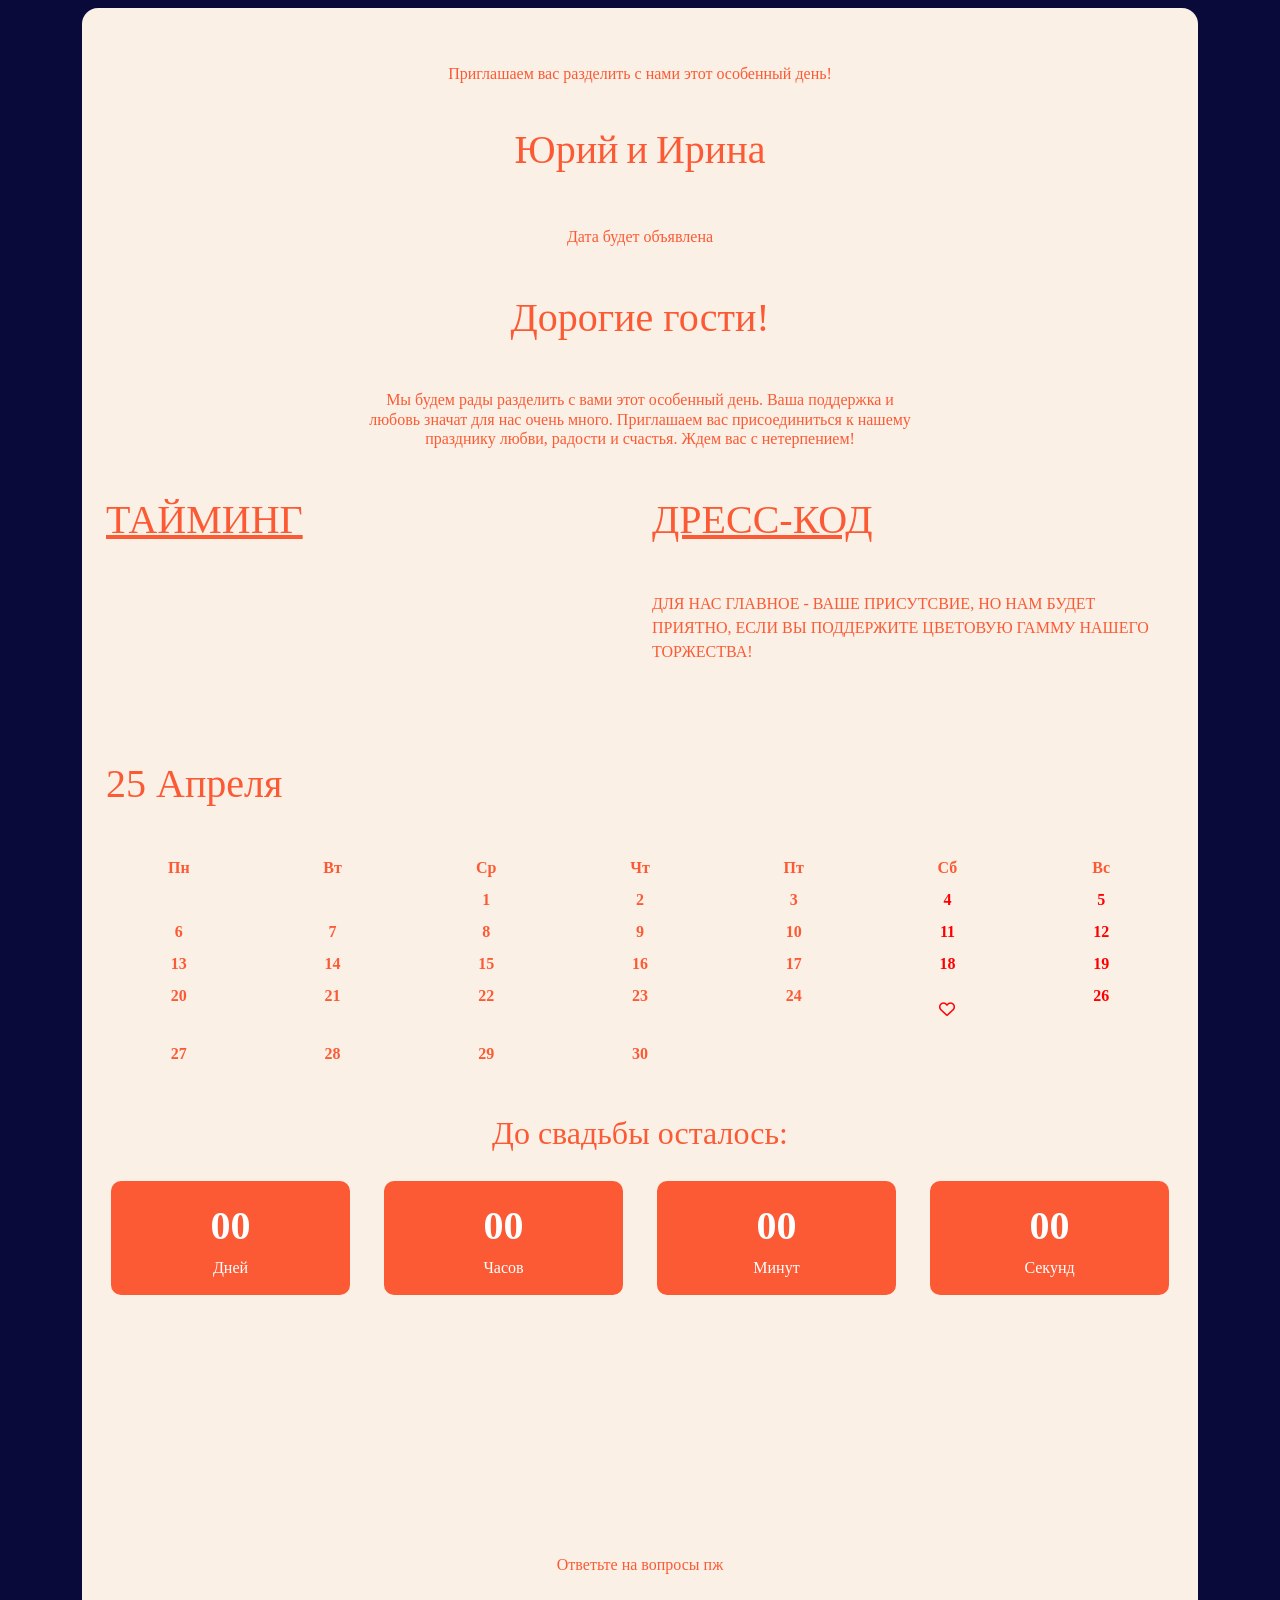
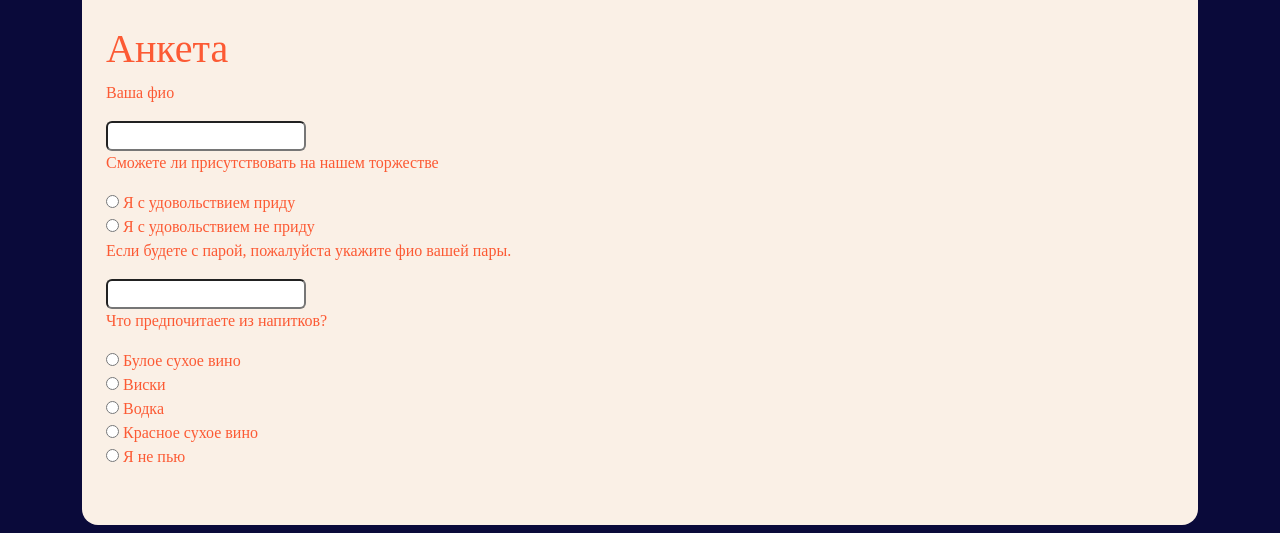
==== invite.html @ 44cfa362 "Create invite.html" ====
<!DOCTYPE html>
<html lang="en">
<head>
    <meta charset="UTF-8">
    <meta name="viewport" content="width=device-width, initial-scale=1.0">
    <title>Document</title>
    <link href="https://cdn.jsdelivr.net/npm/bootstrap@5.3.8/dist/css/bootstrap.min.css" rel="stylesheet" integrity="sha384-sRIl4kxILFvY47J16cr9ZwB07vP4J8+LH7qKQnuqkuIAvNWLzeN8tE5YBujZqJLB" crossorigin="anonymous">
    <link href="style.css" rel="stylesheet" type="text/css">
    <link href="https://fonts.googleapis.com/css2?family=Alex+Brush&family=Allura&family=Great+Vibes&display=swap" rel="stylesheet"></head>
    <link rel="stylesheet" href="https://cdnjs.cloudflare.com/ajax/libs/font-awesome/6.0.0/css/all.min.css">

<body class="container" style="background-color: #0a0a3a;">
    
    <div class="container rounded-4 my-2 py-2" style="background-color: #faf0e6; color: #fc5a34; font-family: 'Times New Roman', Times, serif;">
        
        <h1 class="h6 my-5" name="title" style="text-align: center;">Приглашаем вас разделить с нами этот особенный день!</h1>
        <h1 class="my-5" name="title" style="text-align: center; font-family: 'Alex Brush', cursive;">Юрий и Ирина</h1>
        <h1 class="h6 my-5" name="title" style="text-align: center;">Дата будет объявлена</h1>
        <h1 class="my-5" name="title" style="text-align: center;">Дорогие гости!</h1>
        <h1 class="h6 my-5" name="title" style="text-align: center; max-width: 50%; margin: 0 auto;">Мы будем рады разделить с вами этот особенный день. Ваша поддержка и любовь значат для нас очень много. Приглашаем вас присоединиться к нашему празднику любви, радости и счастья. Ждем вас с нетерпением!</h1>        
        
        <div class="container">
            <div class="row mb-2 justify-content-around">
                <div class="col">
                    <h1 name="title"><ins>ТАЙМИНГ</ins></h1>
                    <img class="img-fluid" src="timing.png" alt="" style="scale: 0.75;">
                </div>
                <div class="col">
                    <h1 name="title"><ins>ДРЕСС-КОД</ins></h1>
                    <p class="my-5" style="text-align: left;">ДЛЯ НАС ГЛАВНОЕ - ВАШЕ ПРИСУТСВИЕ, НО НАМ БУДЕТ ПРИЯТНО, ЕСЛИ ВЫ ПОДДЕРЖИТЕ ЦВЕТОВУЮ ГАММУ НАШЕГО ТОРЖЕСТВА!</p>
                    <img class="img-fluid" src="colors.png" alt="" style="scale: 0.4; display: block; margin: 0 auto;">
                </div>
            </div>
        </div>

        <div class="container my-5" name="kalendar">
            <h1 class="my-5" name="title">25 Апреля</h1>
            <div class="row g-2 mb-2">
                <div class="col text-center fw-bold">Пн</div>
                <div class="col text-center fw-bold">Вт</div>
                <div class="col text-center fw-bold">Ср</div>
                <div class="col text-center fw-bold">Чт</div>
                <div class="col text-center fw-bold">Пт</div>
                <div class="col text-center fw-bold">Сб</div>
                <div class="col text-center fw-bold">Вс</div>
            </div>
            <div class="row g-2 mb-2">
                <div class="col text-center fw-bold"></div>
                <div class="col text-center fw-bold"></div>
                <div class="col text-center fw-bold">1</div>
                <div class="col text-center fw-bold">2</div>
                <div class="col text-center fw-bold">3</div>
                <div class="col text-center fw-bold" style="color: red;">4</div>
                <div class="col text-center fw-bold" style="color: red;">5</div>
            </div>
            <div class="row g-2 mb-2">
                <div class="col text-center fw-bold">6</div>
                <div class="col text-center fw-bold">7</div>
                <div class="col text-center fw-bold">8</div>
                <div class="col text-center fw-bold">9</div>
                <div class="col text-center fw-bold">10</div>
                <div class="col text-center fw-bold" style="color: red;">11</div>
                <div class="col text-center fw-bold" style="color: red;">12</div>
            </div>
            <div class="row g-2 mb-2">
                <div class="col text-center fw-bold">13</div>
                <div class="col text-center fw-bold">14</div>
                <div class="col text-center fw-bold">15</div>
                <div class="col text-center fw-bold">16</div>
                <div class="col text-center fw-bold">17</div>
                <div class="col text-center fw-bold" style="color: red;">18</div>
                <div class="col text-center fw-bold" style="color: red;">19</div>
            </div>
            <div class="row g-2 mb-2">
                <div class="col text-center fw-bold">20</div>
                <div class="col text-center fw-bold">21</div>
                <div class="col text-center fw-bold">22</div>
                <div class="col text-center fw-bold">23</div>
                <div class="col text-center fw-bold">24</div>
                <div class="col text-center fw-bold" style="color: red; position: relative; display: flex; align-items: center; justify-content: center; min-height: 50px;">
                    <i class="far fa-heart heart-beat"></i>
                </div>                
                <div class="col text-center fw-bold" style="color: red;">26</div>
            </div>
            <div class="row g-2 mb-2">
                <div class="col text-center fw-bold">27</div>
                <div class="col text-center fw-bold">28</div>
                <div class="col text-center fw-bold">29</div>
                <div class="col text-center fw-bold">30</div>
                <div class="col text-center fw-bold"></div>
                <div class="col text-center fw-bold"></div>
                <div class="col text-center fw-bold"></div>
            </div>
        </div>

        <div class="container my-5" name="timer">
            <h2 class="text-center mb-4" style="color: #fc5a34;">До свадьбы осталось:</h2>
            
            <div class="row text-center">
                <div class="col">
                    <div class="timer-block" style="background-color: #fc5a34; color: white; border-radius: 10px; padding: 15px; margin: 5px;">
                        <span id="days" style="font-size: 2.5rem; font-weight: bold;">00</span>
                        <div>Дней</div>
                    </div>
                </div>
                <div class="col">
                    <div class="timer-block" style="background-color: #fc5a34; color: white; border-radius: 10px; padding: 15px; margin: 5px;">
                        <span id="hours" style="font-size: 2.5rem; font-weight: bold;">00</span>
                        <div>Часов</div>
                    </div>
                </div>
                <div class="col">
                    <div class="timer-block" style="background-color: #fc5a34; color: white; border-radius: 10px; padding: 15px; margin: 5px;">
                        <span id="minutes" style="font-size: 2.5rem; font-weight: bold;">00</span>
                        <div>Минут</div>
                    </div>
                </div>
                <div class="col">
                    <div class="timer-block" style="background-color: #fc5a34; color: white; border-radius: 10px; padding: 15px; margin: 5px;">
                        <span id="seconds" style="font-size: 2.5rem; font-weight: bold;">00</span>
                        <div>Секунд</div>
                    </div>
                </div>
            </div>
        </div>

        <div class="container-fluid my-5" style="text-align: center;">
            <iframe class="rounded-4" name="map" src="https://www.google.com/maps/embed?pb=!1m18!1m12!1m3!1d39496.04653266138!2d55.09207534863283!3d51.77869409999998!2m3!1f0!2f0!3f0!3m2!1i1024!2i768!4f13.1!3m3!1m2!1s0x417bf741417c15b7%3A0x46b67bf1d52d05e7![base64]!5e0!3m2!1sru!2sru!4v1772174707728!5m2!1sru!2sru" allowfullscreen="" loading="lazy" referrerpolicy="no-referrer-when-downgrade"></iframe>
        </div>
        
        <div class="container my-5" style="text-align: center;">
            <p name="text">Ответьте на вопросы пж</p>
        </div>

        <div class="container my-5">
            <h1>Анкета</h1>

            <div class="question">
                <p class="question">Ваша фио</p>
                <input class="rounded-2" type="text" id="name">
            </div>

            <div class="question">
                <p class="question">Сможете ли присутствовать на нашем торжестве</p>
                <input type="radio" id="prisutstvie_yes" name="prisutstvie"> <label name="test" for="prisutstvie_yes">Я с удовольствием приду</label>
                <br>
                <input type="radio" id="prisutstvie_no" name="prisutstvie"> <label name="test" for="prisutstvie_no">Я с удовольствием не приду</label>
            </div>

            <div class="question">
                <p class="question">Если будете с парой, пожалуйста укажите фио вашей пары.</p>
                <input class="rounded-2" type="text" id="couple">
            </div>

            <div class="question">
                <p class="question">Что предпочитаете из напитков?</p>
                <input type="radio" id="white_wine" name="drink"> <label name="test" for="white_wine">Булое сухое вино</label>
                <br>
                <input type="radio" id="whiskey" name="drink"> <label name="test" for="whiskey">Виски</label>
                <br>
                <input type="radio" id="vodka" name="drink"> <label name="test" for="vodka">Водка</label>
                <br>
                <input type="radio" id="red_wine" name="drink"> <label name="test" for="red_wine">Красное сухое вино</label>
                <br>
                <input type="radio" id="not_drinking" name="drink"> <label name="test" for="not_drinking">Я не пью</label>
            </div>
        </div>
    </div>
    
    <script src="timer.js"></script>
    <script src="https://cdn.jsdelivr.net/npm/bootstrap@5.3.8/dist/js/bootstrap.bundle.min.js" integrity="sha384-FKyoEForCGlyvwx9Hj09JcYn3nv7wiPVlz7YYwJrWVcXK/BmnVDxM+D2scQbITxI" crossorigin="anonymous"></script>
</body>
</html>
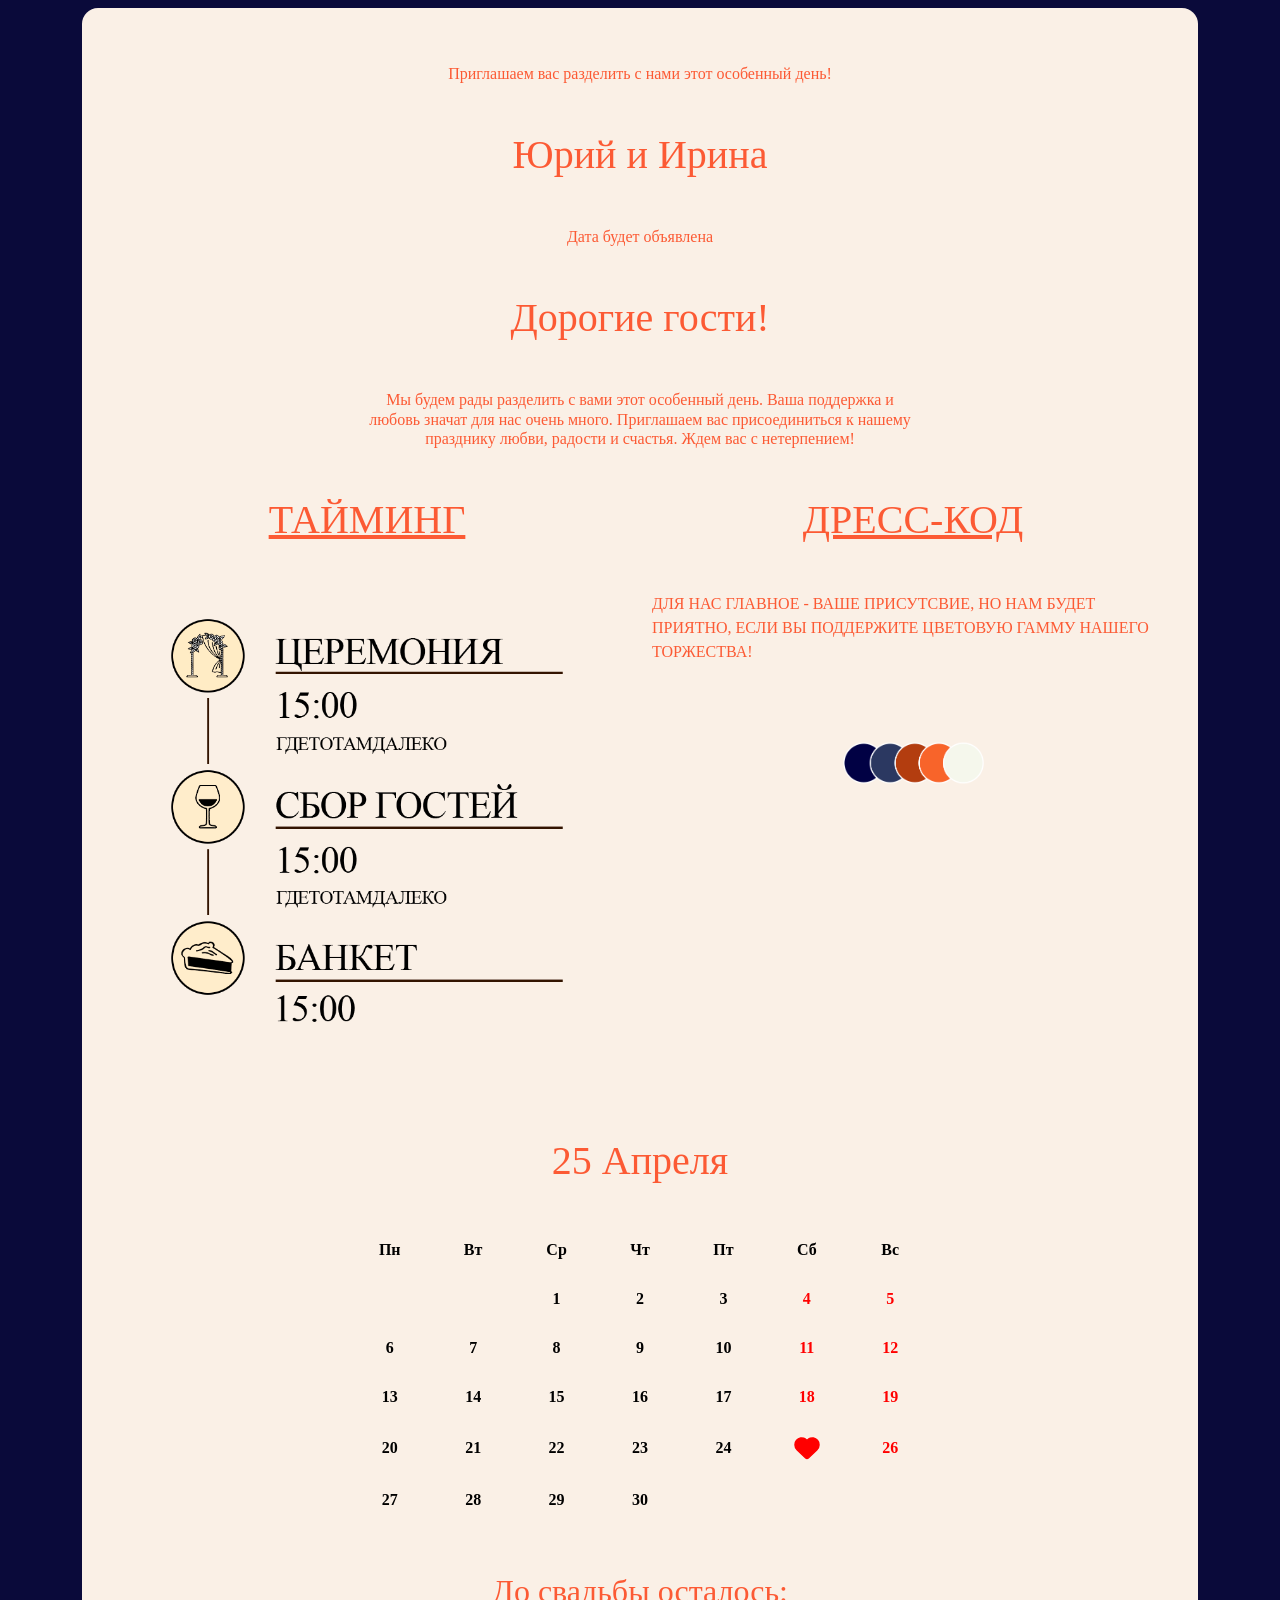
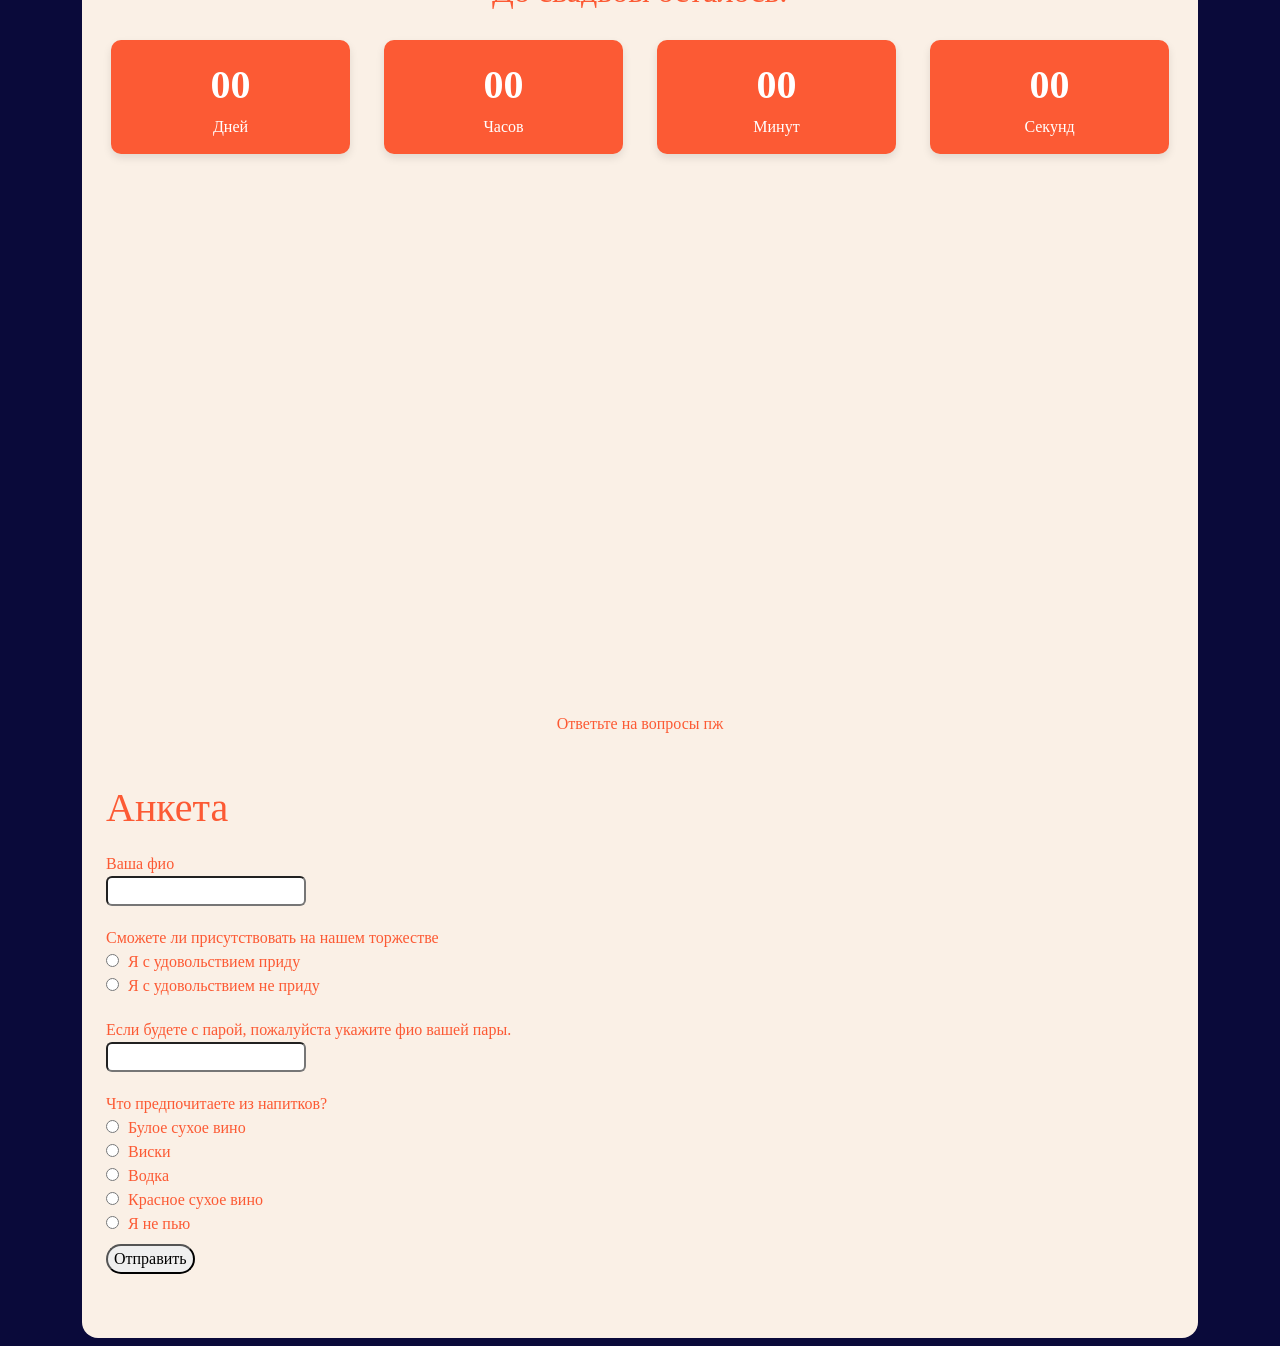
==== commit c81c4557: "Update invite.html" ====
--- a/invite.html
+++ b/invite.html
@@ -14,7 +14,7 @@
     <div class="container rounded-4 my-2 py-2" style="background-color: #faf0e6; color: #fc5a34; font-family: 'Times New Roman', Times, serif;">
         
         <h1 class="h6 my-5" name="title" style="text-align: center;">Приглашаем вас разделить с нами этот особенный день!</h1>
-        <h1 class="my-5" name="title" style="text-align: center; font-family: 'Alex Brush', cursive;">Юрий и Ирина</h1>
+        <h1 class="my-5" name="title" style="text-align: center;">Юрий и Ирина</h1>
         <h1 class="h6 my-5" name="title" style="text-align: center;">Дата будет объявлена</h1>
         <h1 class="my-5" name="title" style="text-align: center;">Дорогие гости!</h1>
         <h1 class="h6 my-5" name="title" style="text-align: center; max-width: 50%; margin: 0 auto;">Мы будем рады разделить с вами этот особенный день. Ваша поддержка и любовь значат для нас очень много. Приглашаем вас присоединиться к нашему празднику любви, радости и счастья. Ждем вас с нетерпением!</h1>        
@@ -78,7 +78,7 @@
                 <div class="col text-center fw-bold">23</div>
                 <div class="col text-center fw-bold">24</div>
                 <div class="col text-center fw-bold" style="color: red; position: relative; display: flex; align-items: center; justify-content: center; min-height: 50px;">
-                    <i class="far fa-heart heart-beat"></i>
+                    <i class="fas fa-heart heart-beat"></i>
                 </div>                
                 <div class="col text-center fw-bold" style="color: red;">26</div>
             </div>
@@ -164,6 +164,9 @@
                 <br>
                 <input type="radio" id="not_drinking" name="drink"> <label name="test" for="not_drinking">Я не пью</label>
             </div>
+            <div class="send_button">
+                <button class="rounded-4 my-2" name="send">Отправить</button>
+            </div>            
         </div>
     </div>
     
--- a/style.css
+++ b/style.css
@@ -0,0 +1,95 @@
+h1[name="title"] {
+    text-align: center; 
+    color: aliceblue;
+    color: #fc5a34;
+    font-family: 'Times New Roman', Times, serif;
+}
+
+p[name="text"] {
+    text-align: center; 
+    color: aliceblue;
+    color: #fc5a34;
+}
+
+p[class="question"] {
+    margin-bottom: 0px;
+}
+
+label[name="test"] {
+    color: aliceblue;
+    margin-left: 5px;
+    color: #fc5a34;
+}
+
+div[class="question"] {
+    margin-top: 20px;
+}
+
+iframe[name="map"] {
+    border: 10px; 
+    width: 100%; 
+    height: 100%; 
+    min-height: 450px;
+}
+
+div[name="kalendar"] {
+    color: black;
+    width: 40%;
+}
+
+@keyframes heartbeat {
+    0% { transform: scale(1) translateY(0); }
+    25% { transform: scale(1.2) translateY(-2px); }
+    35% { transform: scale(1) translateY(0); }
+    45% { transform: scale(1.1) translateY(-1px); }
+    55% { transform: scale(1) translateY(0); }
+    100% { transform: scale(1) translateY(0); }
+}
+
+.heart-beat {
+    animation: heartbeat 1.5s infinite;
+    display: inline-block;
+    color: red; /* цвет сердечка - желтый, чтобы выделялся на оранжевом фоне */
+    -webkit-text-stroke: 1px red; /* обводка для полого эффекта */
+    text-shadow: 0 0 3px rgba(255,255,255,0.5);
+    z-index: 1;
+    position: absolute;
+    scale: 1.5;
+}
+
+
+div[name="kalendar"] .col {
+    display: flex;
+    align-items: center;
+    justify-content: center;
+    min-height: 45px;
+    margin: 2px;
+}
+
+div[name="kalendar"] {
+    color: black;
+    width: 100%; /* вместо 40% */
+    max-width: 500px; /* максимальная ширина для больших экранов */
+    margin: 0 auto; /* центрирование */
+}
+
+@media (min-width: 768px) {
+    div[name="kalendar"] {
+        max-width: 500px; /* для планшетов */
+    }
+}
+
+@media (min-width: 992px) {
+    div[name="kalendar"] {
+        max-width: 600px; /* для десктопов */
+    }
+}
+
+.timer-block {
+    box-shadow: 0 4px 8px rgba(0,0,0,0.1);
+    transition: transform 0.3s;
+}
+
+.timer-block:hover {
+    transform: scale(1.05);
+}
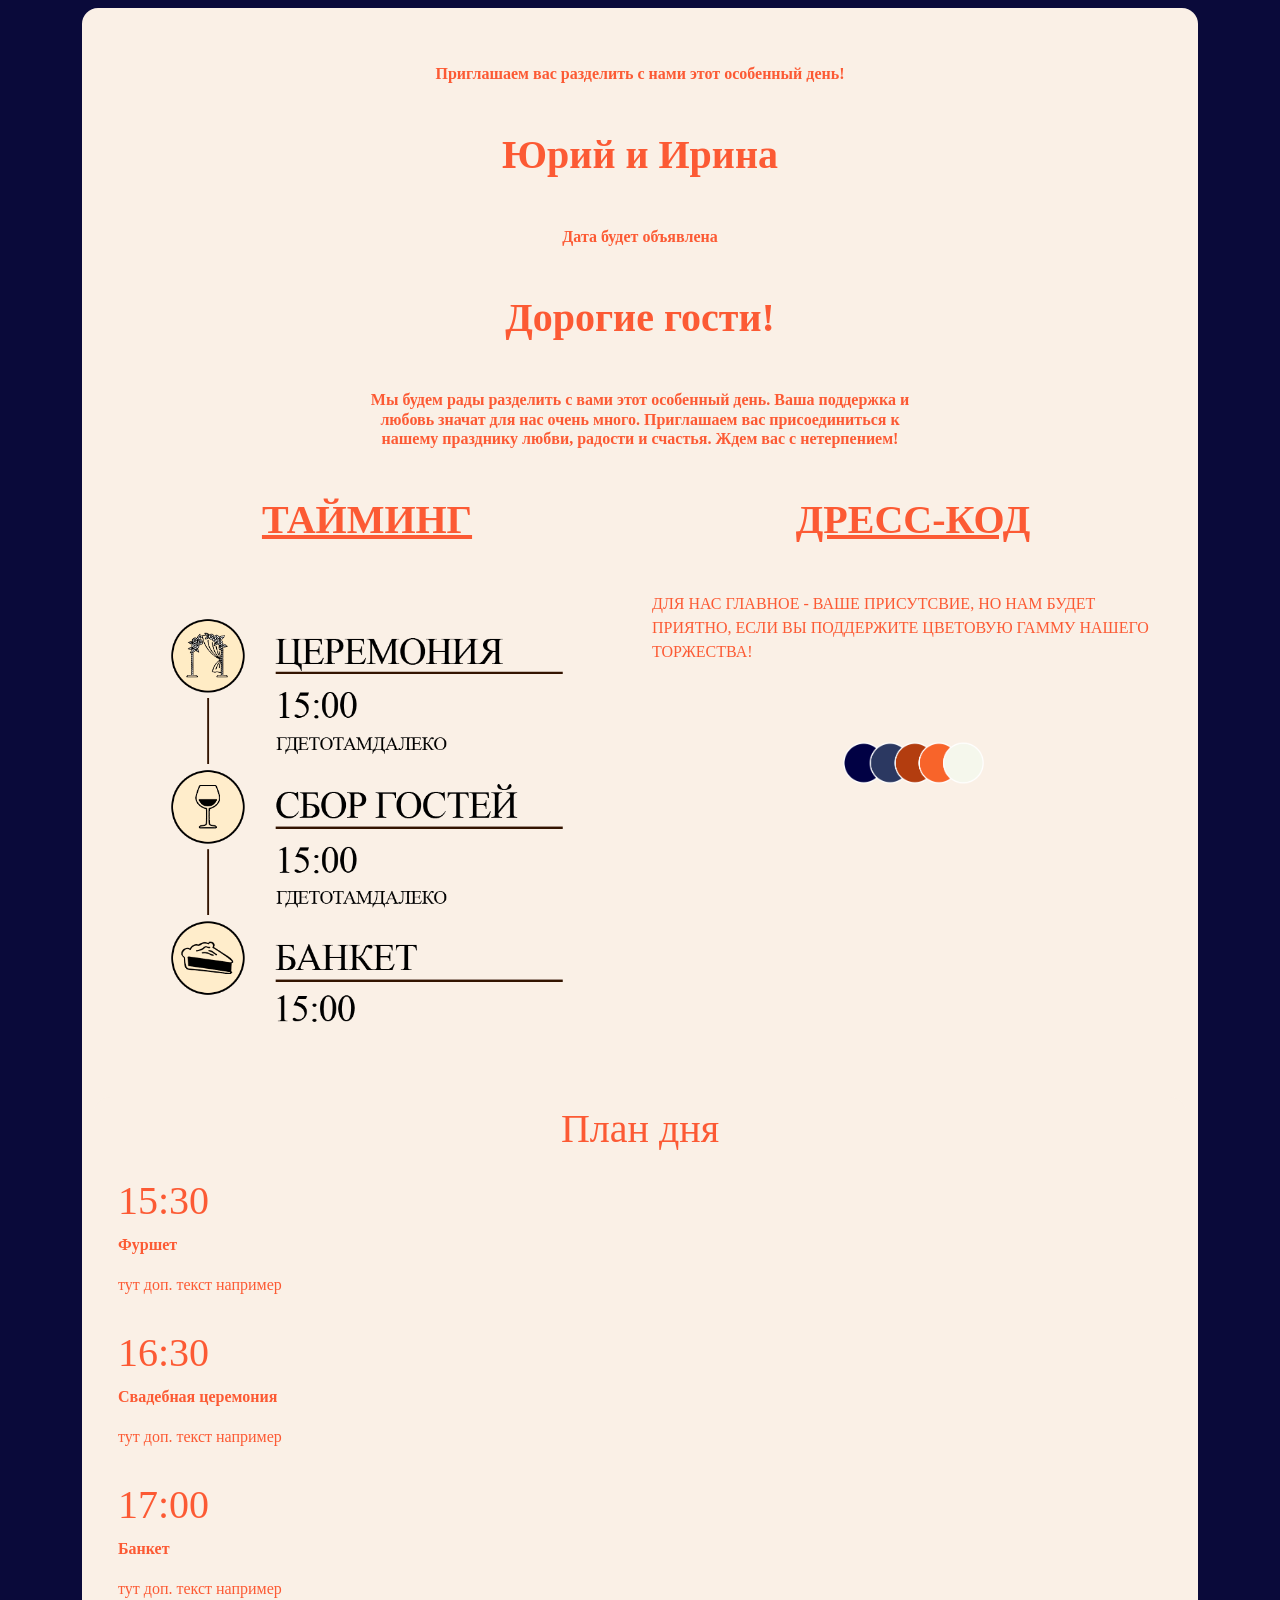
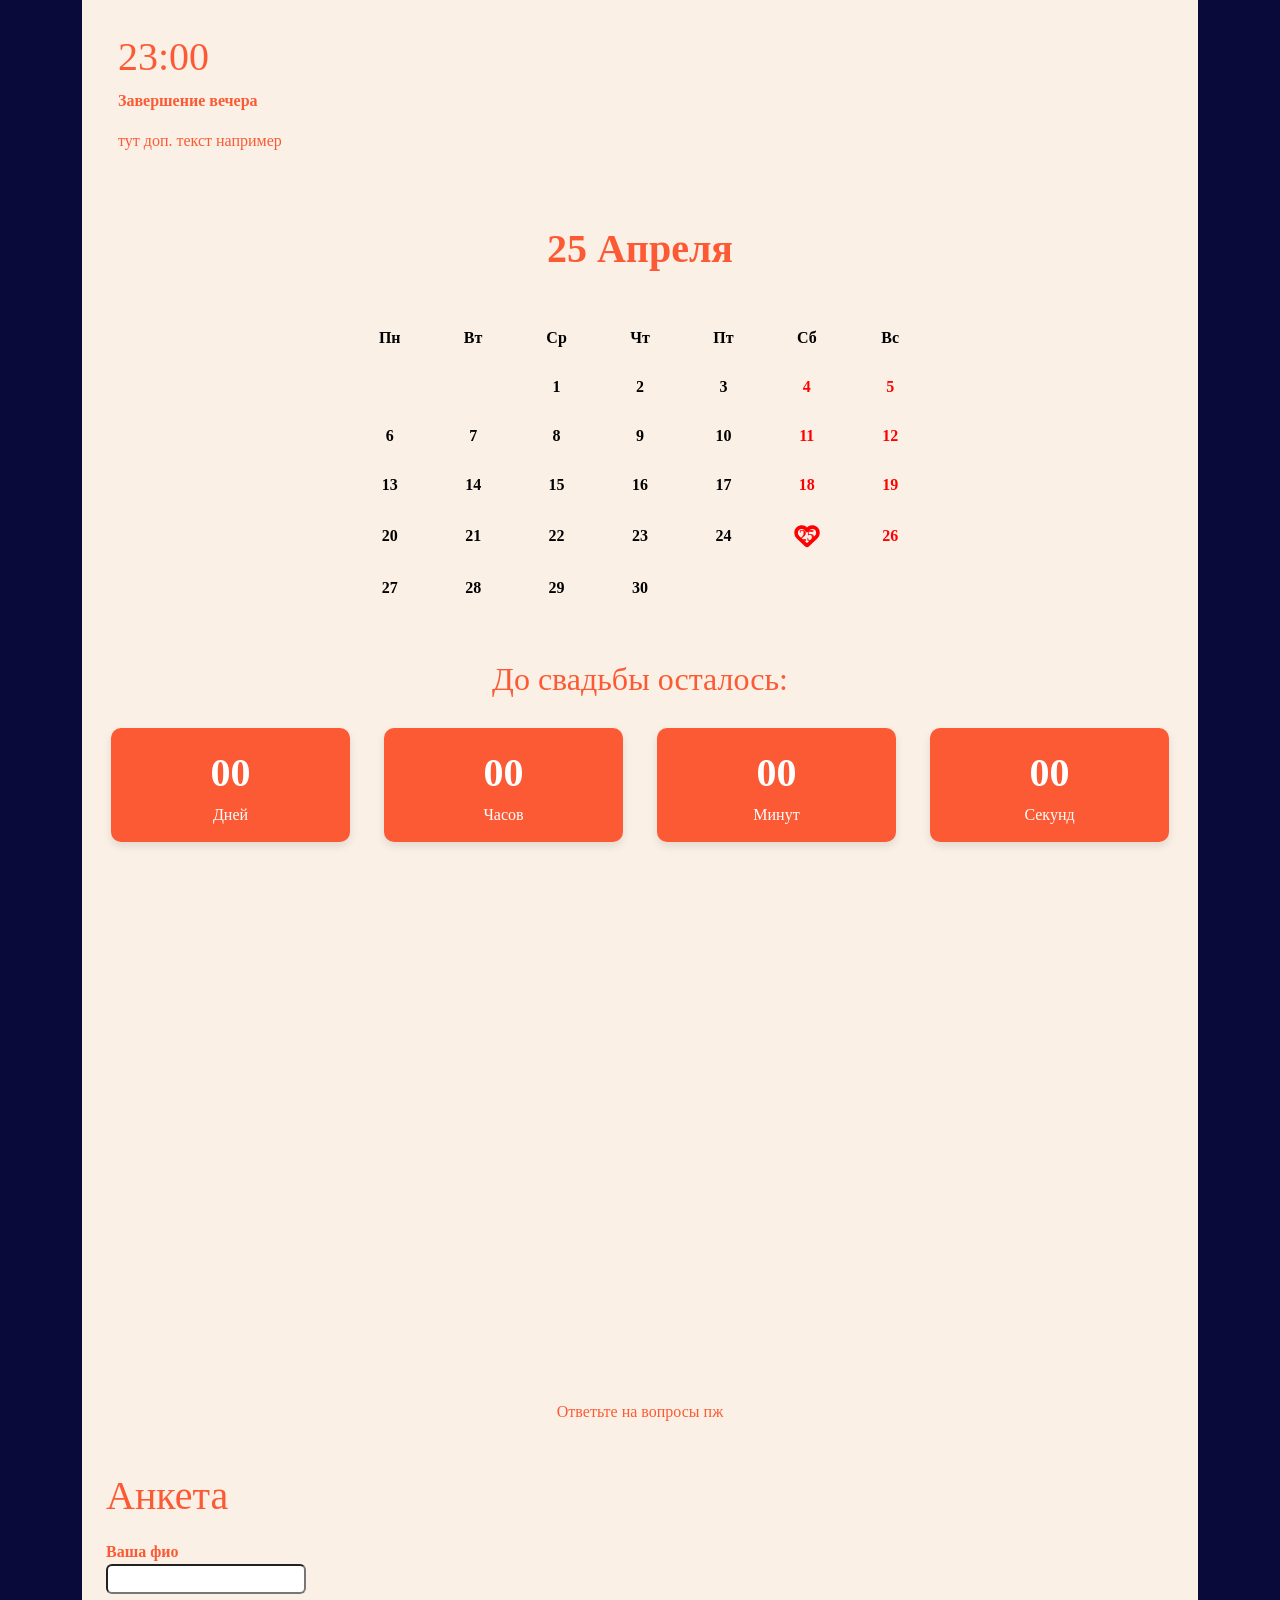
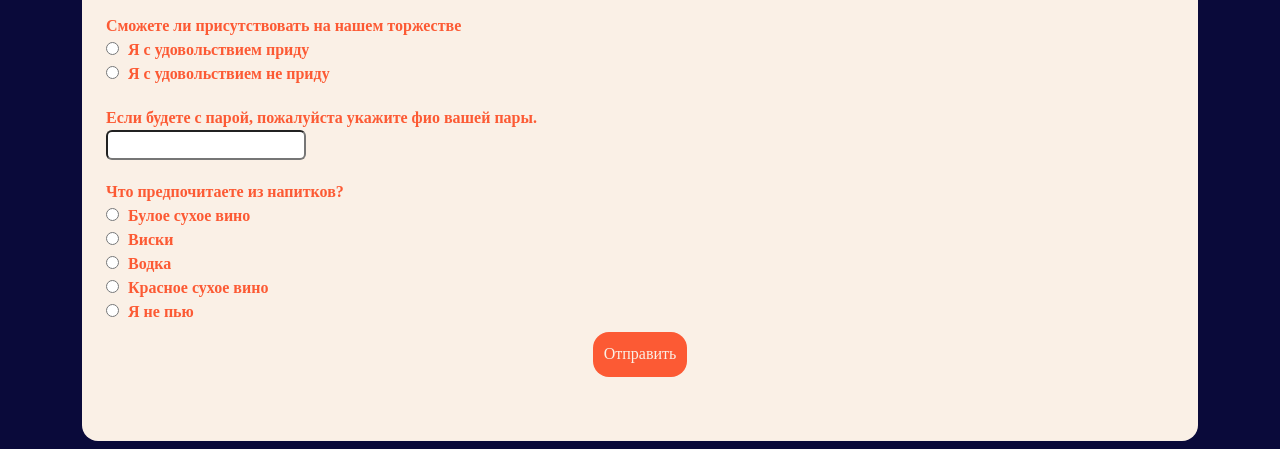
==== commit d882cc71: "Update invite.html" ====
--- a/invite.html
+++ b/invite.html
@@ -11,7 +11,7 @@
 
 <body class="container" style="background-color: #0a0a3a;">
     
-    <div class="container rounded-4 my-2 py-2" style="background-color: #faf0e6; color: #fc5a34; font-family: 'Times New Roman', Times, serif;">
+    <div class="container rounded-4 my-2 py-2" name="main" style="background-color: #faf0e6; color: #fc5a34; font-family: 'Times New Roman', Times, serif;">
         
         <h1 class="h6 my-5" name="title" style="text-align: center;">Приглашаем вас разделить с нами этот особенный день!</h1>
         <h1 class="my-5" name="title" style="text-align: center;">Юрий и Ирина</h1>
@@ -33,6 +33,32 @@
             </div>
         </div>
 
+        <div class="container d-flex flex-column rounded-4" style="background-color: #faf0e6;">
+            <div class="container d-flex justify-content-center my-2" style="font-family: Lucida;">
+                <h1>План дня</h1>
+            </div>
+            <div class="container rounded-4 d-flex flex-column my-2" name="block_time">
+                <h1 style="font-family: Lucida;">15:30</h1>
+                <p style="font-family: 'Times New Roman', Times, serif; font-weight: bold;">Фуршет</p>
+                <p style="font-family: 'Times New Roman', Times, serif;">тут доп. текст например</p>
+            </div>
+            <div class="container rounded-4 d-flex flex-column my-2" name="block_time">
+                <h1 style="font-family: Lucida;">16:30</h1>
+                <p style="font-family: 'Times New Roman', Times, serif; font-weight: bold;">Свадебная церемония</p>
+                <p style="font-family: 'Times New Roman', Times, serif;">тут доп. текст например</p>
+            </div>
+            <div class="container rounded-4 d-flex flex-column my-2" name="block_time">
+                <h1 style="font-family: Lucida;">17:00</h1>
+                <p style="font-family: 'Times New Roman', Times, serif; font-weight: bold;">Банкет</p>
+                <p style="font-family: 'Times New Roman', Times, serif;">тут доп. текст например</p>
+            </div>
+            <div class="container rounded-4 d-flex flex-column my-2" name="block_time">
+                <h1 style="font-family: Lucida;">23:00</h1>
+                <p style="font-family: 'Times New Roman', Times, serif; font-weight: bold;">Завершение вечера</p>
+                <p style="font-family: 'Times New Roman', Times, serif;">тут доп. текст например</p>
+            </div>
+        </div>
+
         <div class="container my-5" name="kalendar">
             <h1 class="my-5" name="title">25 Апреля</h1>
             <div class="row g-2 mb-2">
@@ -78,7 +104,7 @@
                 <div class="col text-center fw-bold">23</div>
                 <div class="col text-center fw-bold">24</div>
                 <div class="col text-center fw-bold" style="color: red; position: relative; display: flex; align-items: center; justify-content: center; min-height: 50px;">
-                    <i class="fas fa-heart heart-beat"></i>
+                    25<i class="far fa-heart heart-beat"></i>
                 </div>                
                 <div class="col text-center fw-bold" style="color: red;">26</div>
             </div>
--- a/style.css
+++ b/style.css
@@ -3,6 +3,7 @@
     color: aliceblue;
     color: #fc5a34;
     font-family: 'Times New Roman', Times, serif;
+    font-weight: bold;
 }
 
 p[name="text"] {
@@ -13,12 +14,18 @@
 
 p[class="question"] {
     margin-bottom: 0px;
+    font-weight: bold;
+}
+
+strong[class="question"] {
+    margin-bottom: 0px;
 }
 
 label[name="test"] {
     color: aliceblue;
     margin-left: 5px;
     color: #fc5a34;
+    font-weight: bold;
 }
 
 div[class="question"] {
@@ -30,6 +37,20 @@
     width: 100%; 
     height: 100%; 
     min-height: 450px;
+}
+
+button[name="send"] {
+    background-color: #fc5a34;
+    color: #faf0e6;
+    border: 0;
+    padding: 1%;
+    margin-left: auto;
+    margin-right: auto;
+}
+
+div[class="send_button"] {
+    justify-content: center;
+    display: flex;
 }
 
 div[name="kalendar"] {
